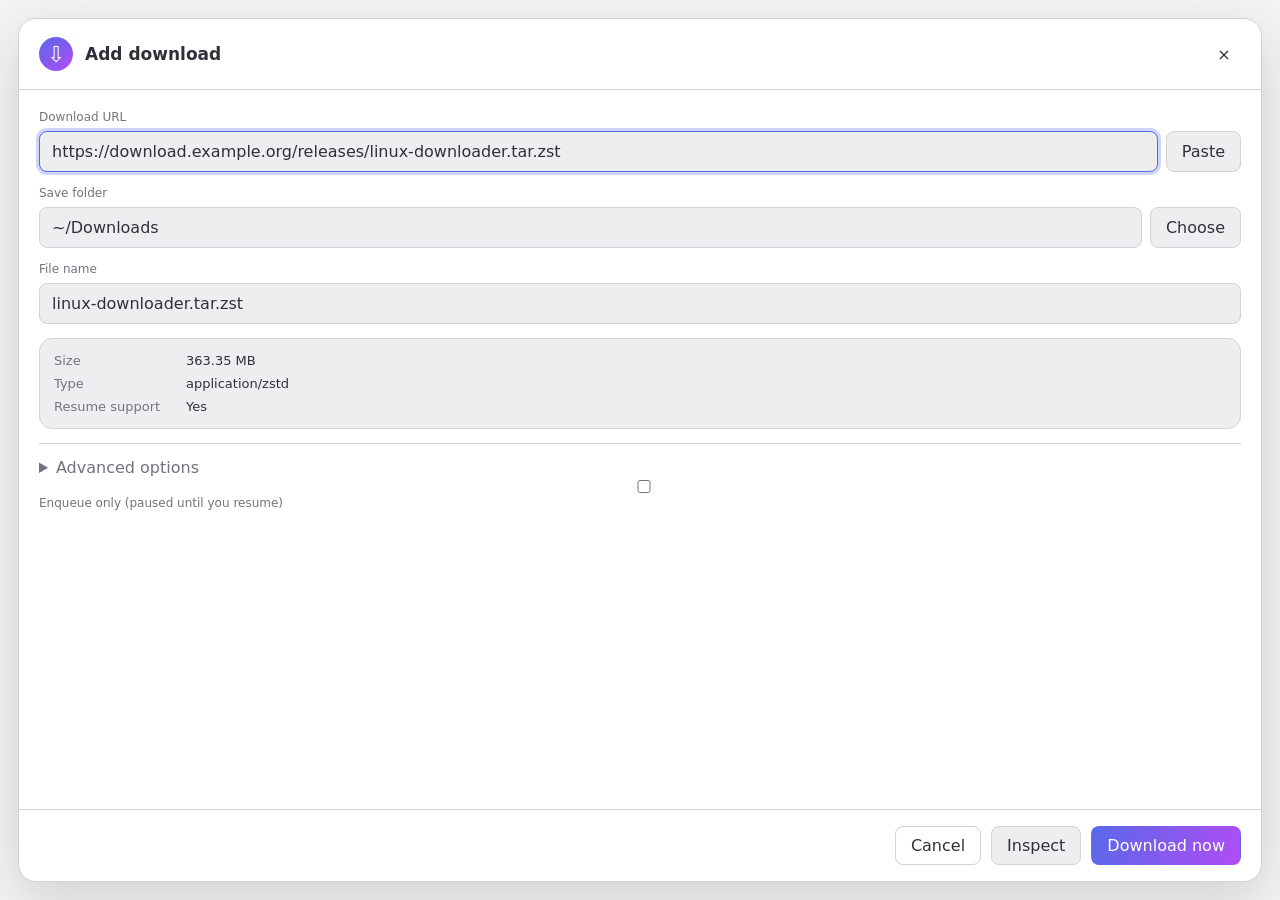
==== ui/add-download.html @ a0a4f48c "Linux Download Manager Custom - Full recovered source and UI" ====
<!doctype html><html lang="en"><head><meta charset="UTF-8"><meta name="viewport" content="width=device-width,initial-scale=1"><title>Add download</title><link rel="stylesheet" href="styles.css"></head><body class="dialog-page"><main class="dialog-card"><header class="dialog-header"><div class="brand"><span class="brand-mark">⇩</span><h1>Add download</h1></div><button id="close" class="icon-button" aria-label="Close">×</button></header><section class="dialog-body"><div id="add-notice" class="notice" hidden role="status"></div><div class="field"><label for="url">Download URL</label><div class="input-action"><input id="url" type="url" placeholder="https://example.com/file.zip" autofocus><button id="paste" class="button" title="Paste from clipboard">Paste</button></div></div><div class="field"><label for="save-dir">Save folder</label><div class="input-action"><input id="save-dir" type="text" placeholder="Default download folder"><button id="choose-dir" class="button">Choose</button></div></div><div class="field"><label for="file-name">File name</label><input id="file-name" type="text" placeholder="Detected after inspection"></div><dl id="metadata" class="metadata-summary" hidden><dt>Size</dt><dd id="meta-size">—</dd><dt>Type</dt><dd id="meta-type">—</dd><dt>Resume support</dt><dd id="meta-resume">—</dd></dl><details class="advanced"><summary>Advanced options</summary><div class="advanced-grid"><div class="field"><label for="checksum">SHA-256 checksum</label><input id="checksum" type="text" placeholder="Optional"></div><div class="field"><label for="bandwidth">Bandwidth limit (KB/s)</label><input id="bandwidth" type="number" min="0" placeholder="Unlimited"></div><div class="field"><label for="schedule">Schedule</label><input id="schedule" type="datetime-local"></div></div></details><div class="field"><label><input id="enqueue-only" type="checkbox"> Enqueue only (paused until you resume)</label></div></section><footer class="dialog-actions"><button id="cancel" class="button quiet">Cancel</button><button id="inspect" class="button">Inspect</button><button id="download" class="button primary" disabled>Download now</button></footer></main><script type="module" src="add-download.js"></script></body></html>
---- ui/styles.css ----
:root{color-scheme:light dark;--bg:#f4f4f5;--surface:#fff;--surface-2:#eeeef0;--surface-3:#e3e3e6;--text:#303038;--muted:#73737d;--border:#d2d2d7;--accent:#5968e8;--accent-2:#b04df5;--accent-soft:#e8e8ff;--danger:#c83f4d;--warning:#c78818;--success:#2b9a61;--shadow:0 18px 55px rgba(25,25,35,.16);--radius-sm:8px;--radius:13px;--radius-lg:18px;--row:64px;--focus:0 0 0 3px color-mix(in srgb,var(--accent) 28%,transparent)}
@media(prefers-color-scheme:dark){:root{--bg:#121318;--surface:#1a1b21;--surface-2:#22242c;--surface-3:#2c2e37;--text:#ededf1;--muted:#a6a6b0;--border:#343640;--accent:#7d8cff;--accent-2:#c06afa;--accent-soft:#292b4a;--danger:#ff7684;--warning:#f1bd55;--success:#65d49a;--shadow:0 20px 70px rgba(0,0,0,.4)}}
*{box-sizing:border-box}html,body{margin:0;min-width:100%;min-height:100%;font-family:Inter,"Noto Sans",system-ui,sans-serif;background:var(--bg);color:var(--text)}button,input{font:inherit;color:inherit}button{cursor:pointer}.app-shell{height:100vh;display:grid;grid-template:72px 1fr 34px/250px 1fr;grid-template-areas:"title title" "side main" "side status";overflow:hidden}.titlebar{grid-area:title;display:flex;align-items:center;justify-content:space-between;padding:0 24px;border-bottom:1px solid var(--border);background:var(--surface)}.brand{display:flex;align-items:center;gap:12px;font-size:16px}.brand-mark{display:grid;place-items:center;width:34px;height:34px;border-radius:50%;font-size:22px;color:#fff;background:linear-gradient(145deg,var(--accent),var(--accent-2))}.search{width:min(320px,30vw);display:flex;gap:10px;align-items:center;padding:10px 14px;border:1px solid var(--border);border-radius:999px;background:var(--surface-2)}.search input{width:100%;border:0;outline:0;background:transparent}.sidebar{grid-area:side;padding:16px 12px;background:var(--surface);border-right:1px solid var(--border);overflow:auto}.category-group{display:grid;gap:2px;margin-top:6px}.category{width:100%;border:0;background:transparent;min-height:42px;padding:0 12px;border-radius:var(--radius-sm);display:grid;grid-template-columns:24px 1fr auto;align-items:center;gap:8px;text-align:left;color:var(--muted)}.category:hover{background:var(--surface-2);color:var(--text)}.category.active{background:var(--accent-soft);color:var(--accent)}.category em{font-size:11px;font-style:normal}.sidebar-divider{height:1px;background:var(--border);margin:14px 8px}.workspace{grid-area:main;overflow:auto;padding:16px}.toolbar{display:flex;align-items:center;gap:4px;padding:8px;border:1px solid var(--border);border-radius:var(--radius);background:var(--surface);position:sticky;top:0;z-index:3}.tool{display:flex;align-items:center;gap:7px;border:0;background:transparent;padding:9px 12px;border-radius:9px;color:var(--muted)}.tool:hover:not(:disabled){background:var(--surface-2);color:var(--text)}.tool.primary{background:var(--accent-soft);color:var(--accent)}.tool:disabled{opacity:.4;cursor:not-allowed}.tool-separator{width:1px;height:30px;background:var(--border);margin:0 4px}.settings-panel{display:grid;grid-template-columns:1fr repeat(2,minmax(170px,220px)) auto;gap:16px;align-items:end;margin-top:12px;padding:18px;border:1px solid var(--border);border-radius:var(--radius);background:var(--surface)}.settings-panel h2,.table-caption h1{margin:0;font-size:17px}.settings-panel p,.table-caption p{margin:4px 0 0;color:var(--muted);font-size:12px}.settings-panel label{display:grid;gap:6px;font-size:12px;color:var(--muted)}input{border:1px solid var(--border);background:var(--surface-2);border-radius:var(--radius-sm);padding:10px 12px;outline:0}input:focus,button:focus-visible{border-color:var(--accent);box-shadow:var(--focus);outline:0}.button{border:1px solid var(--border);background:var(--surface-2);padding:9px 15px;border-radius:var(--radius-sm)}.button:hover{filter:brightness(.98)}.button.primary{border-color:transparent;background:linear-gradient(110deg,var(--accent),var(--accent-2));color:white}.button.quiet{background:transparent}.button.danger{color:var(--danger)}.download-surface{margin-top:12px;border:1px solid var(--border);border-radius:var(--radius-lg);background:var(--surface);min-height:calc(100vh - 190px);overflow:hidden}.table-caption{display:flex;justify-content:space-between;align-items:center;padding:18px 20px}.download-table{overflow:auto}.download-row{display:grid;grid-template-columns:36px minmax(280px,2fr) 130px minmax(180px,1.2fr) 120px 120px 132px;min-width:1000px;align-items:center;gap:10px;padding:0 14px;border-top:1px solid var(--border);min-height:var(--row)}.table-head{min-height:42px;background:var(--surface-2);color:var(--muted);font-size:12px;position:sticky;top:0;z-index:2}.download-row.item:hover,.download-row.item.selected{background:var(--surface-2)}.file-cell{display:grid;grid-template-columns:34px 1fr;gap:10px;align-items:center;min-width:0}.file-icon{display:grid;place-items:center;width:34px;height:34px;border-radius:10px;background:var(--accent-soft);color:var(--accent);font-size:18px}.file-name{overflow:hidden;text-overflow:ellipsis;white-space:nowrap}.file-kind{font-size:11px;color:var(--muted);margin-top:3px;text-transform:capitalize}.status-cell{display:grid;gap:5px}.status-line{display:flex;justify-content:space-between;gap:6px;font-size:12px}.progress{height:6px;border-radius:99px;background:var(--surface-3);overflow:hidden}.progress>i{display:block;height:100%;border-radius:inherit;background:linear-gradient(90deg,var(--accent),var(--accent-2));transition:width .25s}.progress.paused>i{background:var(--warning)}.progress.failed>i{background:var(--danger)}.row-actions{display:flex;gap:4px}.icon-button{border:1px solid transparent;background:transparent;width:34px;height:34px;border-radius:9px}.icon-button:hover{background:var(--surface-3)}.notice{margin:0 18px 12px;padding:10px 12px;border-radius:9px;background:var(--accent-soft);color:var(--accent)}.notice[data-type=error]{background:color-mix(in srgb,var(--danger) 12%,transparent);color:var(--danger)}.empty-state{text-align:center;padding:70px 20px;color:var(--muted)}.empty-state>span{font-size:48px;color:var(--accent)}.empty-state h2{color:var(--text);margin-bottom:4px}.statusbar{grid-area:status;background:var(--surface);border-top:1px solid var(--border);display:flex;justify-content:flex-end;gap:30px;align-items:center;padding:0 20px;font-size:12px;color:var(--muted)}
/* Row context menu — native-looking, uses the existing token set */
.context-menu{position:fixed;z-index:50;min-width:196px;padding:5px;border:1px solid var(--border);border-radius:var(--radius-sm);background:var(--surface);box-shadow:var(--shadow);display:flex;flex-direction:column;gap:1px}
.context-menu[hidden]{display:none}
.context-menu button{border:0;background:transparent;text-align:left;padding:8px 12px;border-radius:6px;color:var(--text);font-size:13px}
.context-menu button:hover{background:var(--accent-soft);color:var(--accent)}
.context-menu button:focus-visible{background:var(--accent-soft);color:var(--accent);box-shadow:var(--focus);outline:0}
.context-menu-separator{height:1px;margin:4px 8px;background:var(--border)}

/* Secondary windows */.dialog-page{min-height:100vh;padding:18px;background:var(--bg)}.dialog-card{min-height:calc(100vh - 36px);display:flex;flex-direction:column;border:1px solid var(--border);border-radius:var(--radius-lg);background:var(--surface);box-shadow:var(--shadow);overflow:hidden}.dialog-header{display:flex;justify-content:space-between;align-items:center;padding:18px 20px;border-bottom:1px solid var(--border)}.dialog-header h1{margin:0;font-size:17px}.dialog-body{padding:20px;overflow:auto;flex:1}.field{display:grid;gap:7px;margin-bottom:14px}.field label,.field-label{font-size:12px;color:var(--muted)}.field input{width:100%}.input-action{display:grid;grid-template-columns:1fr auto;gap:8px}.metadata-summary{display:grid;grid-template-columns:120px 1fr;gap:8px 12px;padding:14px;border:1px solid var(--border);border-radius:var(--radius);background:var(--surface-2);font-size:13px}.metadata-summary dt{color:var(--muted)}.metadata-summary dd{margin:0;overflow-wrap:anywhere}.dialog-actions{display:flex;justify-content:flex-end;gap:10px;padding:16px 20px;border-top:1px solid var(--border)}.advanced{border-top:1px solid var(--border);padding-top:14px;margin-top:14px}.advanced summary{color:var(--muted);cursor:pointer}.advanced-grid{display:grid;grid-template-columns:1fr 1fr;gap:12px;margin-top:14px}.tabs{display:flex;gap:2px;background:var(--surface-2);padding:4px;border-radius:10px;width:max-content}.tab{border:0;background:transparent;padding:9px 16px;border-radius:8px;color:var(--muted)}.tab.active{background:var(--surface);color:var(--text);box-shadow:0 1px 3px rgba(0,0,0,.1)}.detail-summary{display:grid;grid-template-columns:150px 1fr;gap:9px 14px;margin:20px 0}.detail-summary dt{color:var(--muted)}.detail-summary dd{margin:0}.hero-progress{height:14px}.segment-strip{display:flex;gap:3px;margin:18px 0 12px}.segment-strip span{height:12px;flex:1;border-radius:3px;background:var(--surface-3)}.segment-strip .receiving{background:var(--accent)}.segment-strip .completed{background:var(--success)}.segment-strip .paused{background:var(--warning)}.segment-table{width:100%;border-collapse:collapse;font-size:13px}.segment-table th,.segment-table td{text-align:left;padding:10px;border-bottom:1px solid var(--border)}.segment-table th{color:var(--muted);font-weight:500}.detail-controls{display:flex;justify-content:space-between;align-items:center;margin-top:16px}.settings-view{display:grid;gap:14px;margin-top:20px}.setting-readonly{padding:12px;border:1px solid var(--border);border-radius:10px;background:var(--surface-2);overflow-wrap:anywhere}
@media(max-width:900px){.app-shell{grid-template-columns:76px 1fr}.category{grid-template-columns:1fr;justify-items:center;padding:8px;font-size:0}.category span{font-size:18px}.category em{display:none}.settings-panel{grid-template-columns:1fr 1fr}.settings-panel>div{grid-column:1/-1}.download-row{grid-template-columns:30px minmax(220px,2fr) 110px minmax(170px,1fr) 100px 110px}.download-row>:nth-child(6){display:none}.search{width:240px}}
@media(max-height:620px){.dialog-body{padding:14px}.detail-summary{margin:12px 0}.dialog-header,.dialog-actions{padding:12px 16px}}
@media(prefers-reduced-motion:reduce){*{scroll-behavior:auto!important;transition:none!important}}
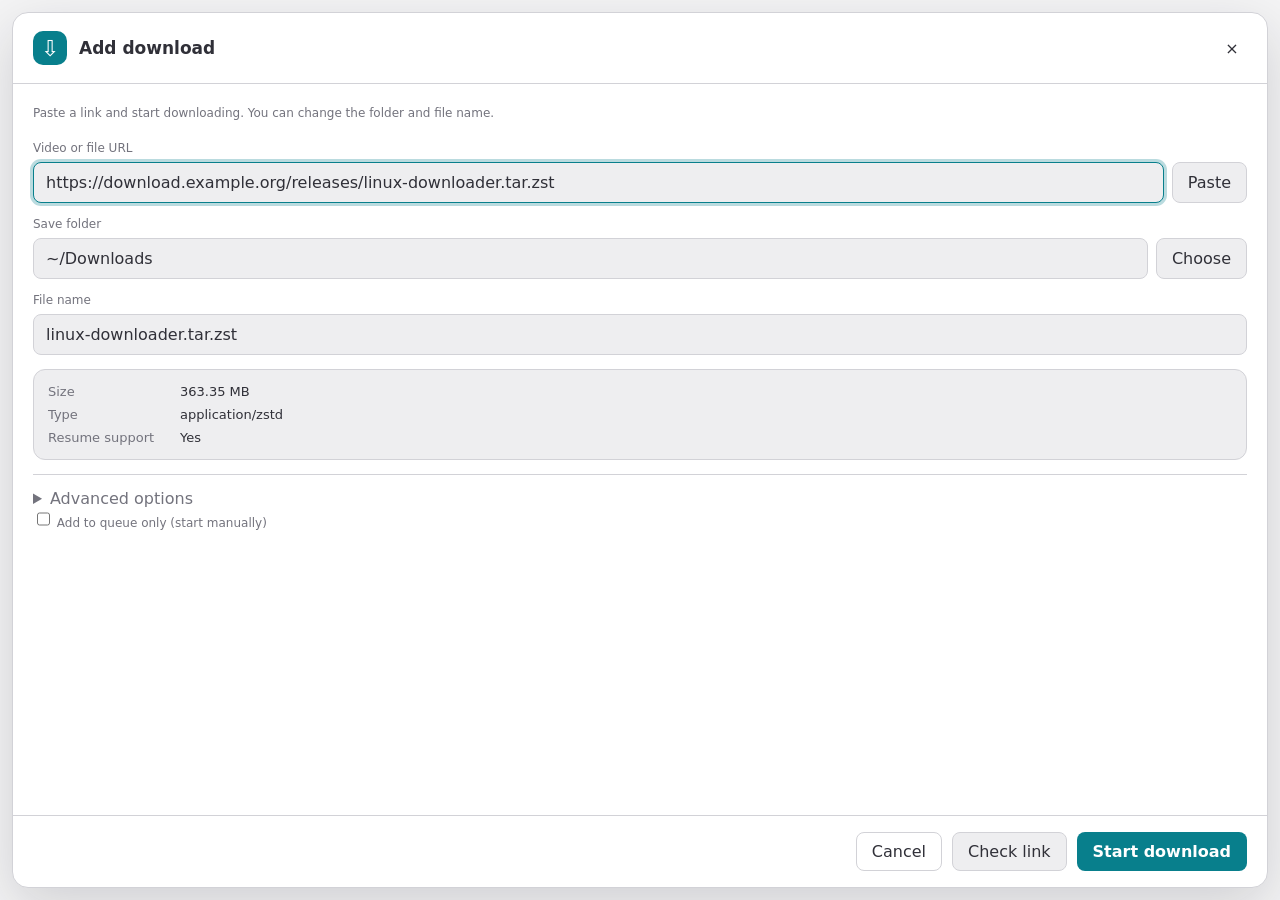
==== commit 94a03ad8: "Improve download UI, reduce CPU overhead, and add English installer package" ====
--- a/ui/add-download.html
+++ b/ui/add-download.html
@@ -1 +1 @@
-<!doctype html><html lang="en"><head><meta charset="UTF-8"><meta name="viewport" content="width=device-width,initial-scale=1"><title>Add download</title><link rel="stylesheet" href="styles.css"></head><body class="dialog-page"><main class="dialog-card"><header class="dialog-header"><div class="brand"><span class="brand-mark">⇩</span><h1>Add download</h1></div><button id="close" class="icon-button" aria-label="Close">×</button></header><section class="dialog-body"><div id="add-notice" class="notice" hidden role="status"></div><div class="field"><label for="url">Download URL</label><div class="input-action"><input id="url" type="url" placeholder="https://example.com/file.zip" autofocus><button id="paste" class="button" title="Paste from clipboard">Paste</button></div></div><div class="field"><label for="save-dir">Save folder</label><div class="input-action"><input id="save-dir" type="text" placeholder="Default download folder"><button id="choose-dir" class="button">Choose</button></div></div><div class="field"><label for="file-name">File name</label><input id="file-name" type="text" placeholder="Detected after inspection"></div><dl id="metadata" class="metadata-summary" hidden><dt>Size</dt><dd id="meta-size">—</dd><dt>Type</dt><dd id="meta-type">—</dd><dt>Resume support</dt><dd id="meta-resume">—</dd></dl><details class="advanced"><summary>Advanced options</summary><div class="advanced-grid"><div class="field"><label for="checksum">SHA-256 checksum</label><input id="checksum" type="text" placeholder="Optional"></div><div class="field"><label for="bandwidth">Bandwidth limit (KB/s)</label><input id="bandwidth" type="number" min="0" placeholder="Unlimited"></div><div class="field"><label for="schedule">Schedule</label><input id="schedule" type="datetime-local"></div></div></details><div class="field"><label><input id="enqueue-only" type="checkbox"> Enqueue only (paused until you resume)</label></div></section><footer class="dialog-actions"><button id="cancel" class="button quiet">Cancel</button><button id="inspect" class="button">Inspect</button><button id="download" class="button primary" disabled>Download now</button></footer></main><script type="module" src="add-download.js"></script></body></html>+<!doctype html><html lang="en"><head><meta charset="UTF-8"><meta name="viewport" content="width=device-width,initial-scale=1"><title>Add download</title><link rel="stylesheet" href="styles.css"></head><body class="dialog-page"><main class="dialog-card"><header class="dialog-header"><div class="brand"><span class="brand-mark">⇩</span><h1>Add download</h1></div><button id="close" class="icon-button" aria-label="Close">×</button></header><section class="dialog-body"><p class="dialog-hint">Paste a link and start downloading. You can change the folder and file name.</p><div id="add-notice" class="notice" hidden role="status"></div><div class="field"><label for="url">Video or file URL</label><div class="input-action"><input id="url" type="url" placeholder="https://example.com/file.zip" autofocus><button id="paste" class="button" title="Paste from clipboard">Paste</button></div></div><div class="field"><label for="save-dir">Save folder</label><div class="input-action"><input id="save-dir" type="text" placeholder="Default download folder"><button id="choose-dir" class="button">Choose</button></div></div><div class="field"><label for="file-name">File name</label><input id="file-name" type="text" placeholder="Detected after checking the link"></div><dl id="metadata" class="metadata-summary" hidden><dt>Size</dt><dd id="meta-size">—</dd><dt>Type</dt><dd id="meta-type">—</dd><dt>Resume support</dt><dd id="meta-resume">—</dd></dl><details class="advanced"><summary>Advanced options</summary><div class="advanced-grid"><div class="field"><label for="checksum">SHA-256 checksum</label><input id="checksum" type="text" placeholder="Optional"></div><div class="field"><label for="bandwidth">Speed limit (KB/s)</label><input id="bandwidth" type="number" min="0" placeholder="Unlimited"></div><div class="field"><label for="schedule">Scheduled time</label><input id="schedule" type="datetime-local"></div></div></details><div class="field"><label><input id="enqueue-only" type="checkbox"> Add to queue only (start manually)</label></div></section><footer class="dialog-actions"><button id="cancel" class="button quiet">Cancel</button><button id="inspect" class="button">Check link</button><button id="download" class="button primary" disabled>Start download</button></footer></main><script type="module" src="add-download.js"></script></body></html>
--- a/ui/styles.css
+++ b/ui/styles.css
@@ -1,6 +1,6 @@
 :root{color-scheme:light dark;--bg:#f4f4f5;--surface:#fff;--surface-2:#eeeef0;--surface-3:#e3e3e6;--text:#303038;--muted:#73737d;--border:#d2d2d7;--accent:#5968e8;--accent-2:#b04df5;--accent-soft:#e8e8ff;--danger:#c83f4d;--warning:#c78818;--success:#2b9a61;--shadow:0 18px 55px rgba(25,25,35,.16);--radius-sm:8px;--radius:13px;--radius-lg:18px;--row:64px;--focus:0 0 0 3px color-mix(in srgb,var(--accent) 28%,transparent)}
 @media(prefers-color-scheme:dark){:root{--bg:#121318;--surface:#1a1b21;--surface-2:#22242c;--surface-3:#2c2e37;--text:#ededf1;--muted:#a6a6b0;--border:#343640;--accent:#7d8cff;--accent-2:#c06afa;--accent-soft:#292b4a;--danger:#ff7684;--warning:#f1bd55;--success:#65d49a;--shadow:0 20px 70px rgba(0,0,0,.4)}}
-*{box-sizing:border-box}html,body{margin:0;min-width:100%;min-height:100%;font-family:Inter,"Noto Sans",system-ui,sans-serif;background:var(--bg);color:var(--text)}button,input{font:inherit;color:inherit}button{cursor:pointer}.app-shell{height:100vh;display:grid;grid-template:72px 1fr 34px/250px 1fr;grid-template-areas:"title title" "side main" "side status";overflow:hidden}.titlebar{grid-area:title;display:flex;align-items:center;justify-content:space-between;padding:0 24px;border-bottom:1px solid var(--border);background:var(--surface)}.brand{display:flex;align-items:center;gap:12px;font-size:16px}.brand-mark{display:grid;place-items:center;width:34px;height:34px;border-radius:50%;font-size:22px;color:#fff;background:linear-gradient(145deg,var(--accent),var(--accent-2))}.search{width:min(320px,30vw);display:flex;gap:10px;align-items:center;padding:10px 14px;border:1px solid var(--border);border-radius:999px;background:var(--surface-2)}.search input{width:100%;border:0;outline:0;background:transparent}.sidebar{grid-area:side;padding:16px 12px;background:var(--surface);border-right:1px solid var(--border);overflow:auto}.category-group{display:grid;gap:2px;margin-top:6px}.category{width:100%;border:0;background:transparent;min-height:42px;padding:0 12px;border-radius:var(--radius-sm);display:grid;grid-template-columns:24px 1fr auto;align-items:center;gap:8px;text-align:left;color:var(--muted)}.category:hover{background:var(--surface-2);color:var(--text)}.category.active{background:var(--accent-soft);color:var(--accent)}.category em{font-size:11px;font-style:normal}.sidebar-divider{height:1px;background:var(--border);margin:14px 8px}.workspace{grid-area:main;overflow:auto;padding:16px}.toolbar{display:flex;align-items:center;gap:4px;padding:8px;border:1px solid var(--border);border-radius:var(--radius);background:var(--surface);position:sticky;top:0;z-index:3}.tool{display:flex;align-items:center;gap:7px;border:0;background:transparent;padding:9px 12px;border-radius:9px;color:var(--muted)}.tool:hover:not(:disabled){background:var(--surface-2);color:var(--text)}.tool.primary{background:var(--accent-soft);color:var(--accent)}.tool:disabled{opacity:.4;cursor:not-allowed}.tool-separator{width:1px;height:30px;background:var(--border);margin:0 4px}.settings-panel{display:grid;grid-template-columns:1fr repeat(2,minmax(170px,220px)) auto;gap:16px;align-items:end;margin-top:12px;padding:18px;border:1px solid var(--border);border-radius:var(--radius);background:var(--surface)}.settings-panel h2,.table-caption h1{margin:0;font-size:17px}.settings-panel p,.table-caption p{margin:4px 0 0;color:var(--muted);font-size:12px}.settings-panel label{display:grid;gap:6px;font-size:12px;color:var(--muted)}input{border:1px solid var(--border);background:var(--surface-2);border-radius:var(--radius-sm);padding:10px 12px;outline:0}input:focus,button:focus-visible{border-color:var(--accent);box-shadow:var(--focus);outline:0}.button{border:1px solid var(--border);background:var(--surface-2);padding:9px 15px;border-radius:var(--radius-sm)}.button:hover{filter:brightness(.98)}.button.primary{border-color:transparent;background:linear-gradient(110deg,var(--accent),var(--accent-2));color:white}.button.quiet{background:transparent}.button.danger{color:var(--danger)}.download-surface{margin-top:12px;border:1px solid var(--border);border-radius:var(--radius-lg);background:var(--surface);min-height:calc(100vh - 190px);overflow:hidden}.table-caption{display:flex;justify-content:space-between;align-items:center;padding:18px 20px}.download-table{overflow:auto}.download-row{display:grid;grid-template-columns:36px minmax(280px,2fr) 130px minmax(180px,1.2fr) 120px 120px 132px;min-width:1000px;align-items:center;gap:10px;padding:0 14px;border-top:1px solid var(--border);min-height:var(--row)}.table-head{min-height:42px;background:var(--surface-2);color:var(--muted);font-size:12px;position:sticky;top:0;z-index:2}.download-row.item:hover,.download-row.item.selected{background:var(--surface-2)}.file-cell{display:grid;grid-template-columns:34px 1fr;gap:10px;align-items:center;min-width:0}.file-icon{display:grid;place-items:center;width:34px;height:34px;border-radius:10px;background:var(--accent-soft);color:var(--accent);font-size:18px}.file-name{overflow:hidden;text-overflow:ellipsis;white-space:nowrap}.file-kind{font-size:11px;color:var(--muted);margin-top:3px;text-transform:capitalize}.status-cell{display:grid;gap:5px}.status-line{display:flex;justify-content:space-between;gap:6px;font-size:12px}.progress{height:6px;border-radius:99px;background:var(--surface-3);overflow:hidden}.progress>i{display:block;height:100%;border-radius:inherit;background:linear-gradient(90deg,var(--accent),var(--accent-2));transition:width .25s}.progress.paused>i{background:var(--warning)}.progress.failed>i{background:var(--danger)}.row-actions{display:flex;gap:4px}.icon-button{border:1px solid transparent;background:transparent;width:34px;height:34px;border-radius:9px}.icon-button:hover{background:var(--surface-3)}.notice{margin:0 18px 12px;padding:10px 12px;border-radius:9px;background:var(--accent-soft);color:var(--accent)}.notice[data-type=error]{background:color-mix(in srgb,var(--danger) 12%,transparent);color:var(--danger)}.empty-state{text-align:center;padding:70px 20px;color:var(--muted)}.empty-state>span{font-size:48px;color:var(--accent)}.empty-state h2{color:var(--text);margin-bottom:4px}.statusbar{grid-area:status;background:var(--surface);border-top:1px solid var(--border);display:flex;justify-content:flex-end;gap:30px;align-items:center;padding:0 20px;font-size:12px;color:var(--muted)}
+*{box-sizing:border-box}html,body{margin:0;min-width:100%;min-height:100%;font-family:Inter,"Noto Sans",system-ui,sans-serif;background:var(--bg);color:var(--text)}button,input{font:inherit;color:inherit}button{cursor:pointer}.app-shell{height:100vh;display:grid;grid-template:72px 1fr 34px/250px 1fr;grid-template-areas:"title title" "side main" "side status";overflow:hidden}.titlebar{grid-area:title;display:flex;align-items:center;justify-content:space-between;padding:0 24px;border-bottom:1px solid var(--border);background:var(--surface)}.brand{display:flex;align-items:center;gap:12px;font-size:16px}.brand-mark{display:grid;place-items:center;width:34px;height:34px;border-radius:50%;font-size:22px;color:#fff;background:linear-gradient(145deg,var(--accent),var(--accent-2))}.search{width:min(320px,30vw);display:flex;gap:10px;align-items:center;padding:10px 14px;border:1px solid var(--border);border-radius:999px;background:var(--surface-2)}.search input{width:100%;border:0;outline:0;background:transparent}.sidebar{grid-area:side;padding:16px 12px;background:var(--surface);border-right:1px solid var(--border);overflow:auto}.category-group{display:grid;gap:2px;margin-top:6px}.category{width:100%;border:0;background:transparent;min-height:42px;padding:0 12px;border-radius:var(--radius-sm);display:grid;grid-template-columns:24px 1fr auto;align-items:center;gap:8px;text-align:left;color:var(--muted)}.category:hover{background:var(--surface-2);color:var(--text)}.category.active{background:var(--accent-soft);color:var(--accent)}.category em{font-size:11px;font-style:normal}.sidebar-divider{height:1px;background:var(--border);margin:14px 8px}.workspace{grid-area:main;overflow:auto;padding:16px}.toolbar{display:flex;align-items:center;gap:4px;padding:8px;border:1px solid var(--border);border-radius:var(--radius);background:var(--surface);position:sticky;top:0;z-index:3}.tool{display:flex;align-items:center;gap:7px;border:0;background:transparent;padding:9px 12px;border-radius:9px;color:var(--muted)}.tool:hover:not(:disabled){background:var(--surface-2);color:var(--text)}.tool.primary{background:var(--accent-soft);color:var(--accent)}.tool:disabled{opacity:.4;cursor:not-allowed}.tool-separator{width:1px;height:30px;background:var(--border);margin:0 4px}.settings-panel{display:grid;grid-template-columns:1fr repeat(3,minmax(170px,220px)) auto;gap:16px;align-items:end;margin-top:12px;padding:18px;border:1px solid var(--border);border-radius:var(--radius);background:var(--surface)}.settings-panel h2,.table-caption h1{margin:0;font-size:17px}.settings-panel p,.table-caption p{margin:4px 0 0;color:var(--muted);font-size:12px}.settings-panel label{display:grid;gap:6px;font-size:12px;color:var(--muted)}.settings-toggle{align-content:end}.setting-hint{color:var(--muted);opacity:.75;font-size:11px}.settings-toggle input[type=checkbox]{justify-self:start;width:18px;height:18px;padding:0;accent-color:var(--accent);cursor:pointer}input{border:1px solid var(--border);background:var(--surface-2);border-radius:var(--radius-sm);padding:10px 12px;outline:0}input:focus,button:focus-visible{border-color:var(--accent);box-shadow:var(--focus);outline:0}.button{border:1px solid var(--border);background:var(--surface-2);padding:9px 15px;border-radius:var(--radius-sm)}.button:hover{filter:brightness(.98)}.button.primary{border-color:transparent;background:linear-gradient(110deg,var(--accent),var(--accent-2));color:white}.button.quiet{background:transparent}.button.danger{color:var(--danger)}.download-surface{margin-top:12px;border:1px solid var(--border);border-radius:var(--radius-lg);background:var(--surface);min-height:calc(100vh - 190px);overflow:hidden}.table-caption{display:flex;justify-content:space-between;align-items:center;padding:18px 20px}.download-table{overflow:auto}.download-row{display:grid;grid-template-columns:36px minmax(280px,2fr) 130px minmax(180px,1.2fr) 120px 120px 132px;min-width:1000px;align-items:center;gap:10px;padding:0 14px;border-top:1px solid var(--border);min-height:var(--row)}.table-head{min-height:42px;background:var(--surface-2);color:var(--muted);font-size:12px;position:sticky;top:0;z-index:2}.download-row.item:hover,.download-row.item.selected{background:var(--surface-2)}.file-cell{display:grid;grid-template-columns:34px 1fr;gap:10px;align-items:center;min-width:0}.file-icon{display:grid;place-items:center;width:34px;height:34px;border-radius:10px;background:var(--accent-soft);color:var(--accent);font-size:18px}.file-name{overflow:hidden;text-overflow:ellipsis;white-space:nowrap}.file-kind{font-size:11px;color:var(--muted);margin-top:3px;text-transform:capitalize}.status-cell{display:grid;gap:5px}.status-line{display:flex;justify-content:space-between;gap:6px;font-size:12px}.progress{height:6px;border-radius:99px;background:var(--surface-3);overflow:hidden}.progress>i{display:block;height:100%;border-radius:inherit;background:linear-gradient(90deg,var(--accent),var(--accent-2))}.progress.paused>i{background:var(--warning)}.progress.failed>i{background:var(--danger)}.row-actions{display:flex;gap:4px}.icon-button{border:1px solid transparent;background:transparent;width:34px;height:34px;border-radius:9px}.icon-button:hover{background:var(--surface-3)}.notice{margin:0 18px 12px;padding:10px 12px;border-radius:9px;background:var(--accent-soft);color:var(--accent)}.notice[data-type=error]{background:color-mix(in srgb,var(--danger) 12%,transparent);color:var(--danger)}.empty-state{text-align:center;padding:70px 20px;color:var(--muted)}.empty-state>span{font-size:48px;color:var(--accent)}.empty-state h2{color:var(--text);margin-bottom:4px}.statusbar{grid-area:status;background:var(--surface);border-top:1px solid var(--border);display:flex;justify-content:flex-end;gap:30px;align-items:center;padding:0 20px;font-size:12px;color:var(--muted)}
 /* Row context menu — native-looking, uses the existing token set */
 .context-menu{position:fixed;z-index:50;min-width:196px;padding:5px;border:1px solid var(--border);border-radius:var(--radius-sm);background:var(--surface);box-shadow:var(--shadow);display:flex;flex-direction:column;gap:1px}
 .context-menu[hidden]{display:none}
@@ -13,3 +13,18 @@
 @media(max-width:900px){.app-shell{grid-template-columns:76px 1fr}.category{grid-template-columns:1fr;justify-items:center;padding:8px;font-size:0}.category span{font-size:18px}.category em{display:none}.settings-panel{grid-template-columns:1fr 1fr}.settings-panel>div{grid-column:1/-1}.download-row{grid-template-columns:30px minmax(220px,2fr) 110px minmax(170px,1fr) 100px 110px}.download-row>:nth-child(6){display:none}.search{width:240px}}
 @media(max-height:620px){.dialog-body{padding:14px}.detail-summary{margin:12px 0}.dialog-header,.dialog-actions{padding:12px 16px}}
 @media(prefers-reduced-motion:reduce){*{scroll-behavior:auto!important;transition:none!important}}
+
+/* Compact controls and responsive status views. Never animate download progress. */
+[hidden]{display:none!important}
+:root{--accent:#087f8c;--accent-2:#149eaa;--accent-soft:#e2f3f3;--radius:12px;--radius-lg:16px}
+@media(prefers-color-scheme:dark){:root{--bg:#11171d;--surface:#182129;--surface-2:#1e2a34;--surface-3:#2b3a47;--border:#30404d;--text:#ecf2f6;--muted:#9cabb9;--accent:#64d6cd;--accent-2:#3eb8b6;--accent-soft:#203c40}}
+button:disabled{cursor:default;opacity:.45}button,input,select{font:inherit}input[type=checkbox]{width:16px;height:16px;accent-color:var(--accent)}
+.app-shell{grid-template-columns:210px minmax(0,1fr)}.titlebar{padding:0 22px}.brand small{display:block;color:var(--muted);font-size:11px;font-weight:400;margin-top:3px}.brand-mark{border-radius:10px;background:var(--accent);color:var(--surface)}
+.search{width:290px;padding:0 12px;border-radius:9px}.search input{padding:10px 0;box-shadow:none}.sidebar-label{font-size:10px;font-weight:700;letter-spacing:.12em;color:var(--muted);padding:5px 12px;margin:8px 0}.sidebar-hint{font-size:11px;line-height:1.8;color:var(--muted);padding:24px 12px}kbd{border:1px solid var(--border);border-radius:4px;padding:2px 5px;font-size:10px}
+.workspace{padding:24px;min-width:0}.page-heading{display:flex;align-items:center;justify-content:space-between;margin-bottom:20px;gap:12px}.page-heading h1{margin:4px 0 0;font-size:27px;letter-spacing:-.03em}.eyebrow{font-size:10px;font-weight:700;letter-spacing:.14em;color:var(--muted);margin:0}.button.primary{background:var(--accent);color:var(--surface);font-weight:650}.overview{display:grid;grid-template-columns:repeat(2,minmax(0,1fr));gap:12px;margin-bottom:18px}.stat{border:1px solid var(--border);background:var(--surface);border-radius:12px;padding:16px;display:grid;gap:8px;min-width:0}.stat>span{font-size:12px;color:var(--muted)}.stat strong{font-size:23px;font-weight:650;letter-spacing:-.03em;font-variant-numeric:tabular-nums}.stat small{font-size:10px;color:var(--muted);line-height:1.4}.toolbar{position:static;border:0;background:transparent;padding:0;gap:3px;flex-wrap:wrap}.toolbar-spacer{flex:1}.tool{font-size:12px;padding:9px}.download-surface{min-height:300px;margin-top:14px}.table-caption{gap:10px;padding:18px}.table-caption h2{margin:0;font-size:15px}.table-caption>.button{font-size:11px}.download-row{min-width:0;grid-template-columns:22px minmax(150px,1.65fr) 88px minmax(126px,1.1fr) 90px 84px 96px;gap:8px;padding:0 14px;min-height:76px;font-size:12px}.table-head{min-height:40px;font-size:11px}.file-cell{grid-template-columns:30px minmax(0,1fr);gap:8px}.file-icon{height:30px;width:30px;border-radius:8px}.file-name{font-weight:550}.file-kind{max-width:100%;overflow:hidden;text-overflow:ellipsis;white-space:nowrap}.error-text{color:var(--danger)}.status-line{font-size:11px}.row-actions{gap:0}.icon-button{width:30px;height:32px}.selection-bar{display:flex;align-items:center;gap:8px;padding:10px 18px;background:var(--accent-soft);font-size:12px}.selection-bar .button{padding:6px 10px;font-size:11px}.selection-bar strong{margin-right:auto}.settings-panel{grid-template-columns:repeat(3,minmax(0,1fr));font-size:12px}.settings-panel>div{grid-column:1/-1}.settings-panel>button{justify-self:start}.statusbar{justify-content:space-between;gap:12px}.notice{white-space:pre-line;overflow-wrap:anywhere}.context-menu button:disabled{pointer-events:none}
+.dialog-page{padding:12px}.dialog-card{height:calc(100vh - 24px);min-height:0}.dialog-body{min-height:0}.dialog-header,.dialog-actions{flex-shrink:0}.dialog-header h1{max-width:460px;overflow:hidden;text-overflow:ellipsis;white-space:nowrap}.field input[type=checkbox]{width:auto}.dialog-body>.notice{margin:0 0 14px}.dialog-hint{color:var(--muted);font-size:12px;line-height:1.6;margin:0 0 18px}.detail-summary{font-size:13px}.detail-summary #d-speed,.detail-summary #d-eta{color:var(--accent);font-weight:700}.tabs{max-width:100%}
+@media(max-width:1180px){.app-shell{grid-template-columns:176px minmax(0,1fr)}.workspace{padding:18px}.download-row{grid-template-columns:20px minmax(140px,1.4fr) 75px minmax(100px,1fr) 78px 70px 92px;font-size:11px;gap:6px;padding:0 10px}.stat{padding:12px}.stat strong{font-size:21px}.stat small{display:none}}
+@media(max-width:1030px){.app-shell{grid-template-columns:70px minmax(0,1fr)}.category{grid-template-columns:1fr;justify-items:center;padding:8px;font-size:0}.category span{font-size:18px}.category em,.sidebar-label,.sidebar-hint{display:none}.sidebar{padding:12px 7px}.download-row>:nth-child(6){display:block}}
+@media(max-width:780px){.workspace{padding:12px}.overview{grid-template-columns:repeat(2,minmax(0,1fr));gap:8px}.stat{gap:4px}.stat strong{font-size:20px}.brand strong{font-size:13px}.brand small{display:none}.titlebar{padding:0 14px;gap:14px}.search{width:42%;min-width:120px}.page-heading h1{font-size:22px}.table-head{display:none}.download-row.item{grid-template-columns:20px minmax(0,1fr) minmax(0,1fr) 92px;padding:14px 12px;gap:10px;min-height:125px}.download-row.item>input{grid-column:1;grid-row:1}.file-cell{grid-column:2/4;grid-row:1}.row-actions{grid-column:4;grid-row:1}.status-cell{grid-column:2/5;grid-row:2}.download-row.item>[data-cell="size"]{grid-column:2;grid-row:3}.download-row.item>[data-cell="speed"]{grid-column:3;grid-row:3}.download-row.item>[data-cell="eta"]{grid-column:4;grid-row:3}.download-row.item>[data-label]::before{content:attr(data-label);display:block;font-size:9px;color:var(--muted);margin-bottom:3px}.toolbar-spacer{display:none}.table-caption{align-items:flex-start}.table-caption p{display:none}.selection-bar{flex-wrap:wrap}.settings-panel{grid-template-columns:1fr 1fr}.page-heading>.button{font-size:12px}}
+@media(min-width:1031px){.category{font-size:13px}}
+.file-kind.error-text{text-transform:none}
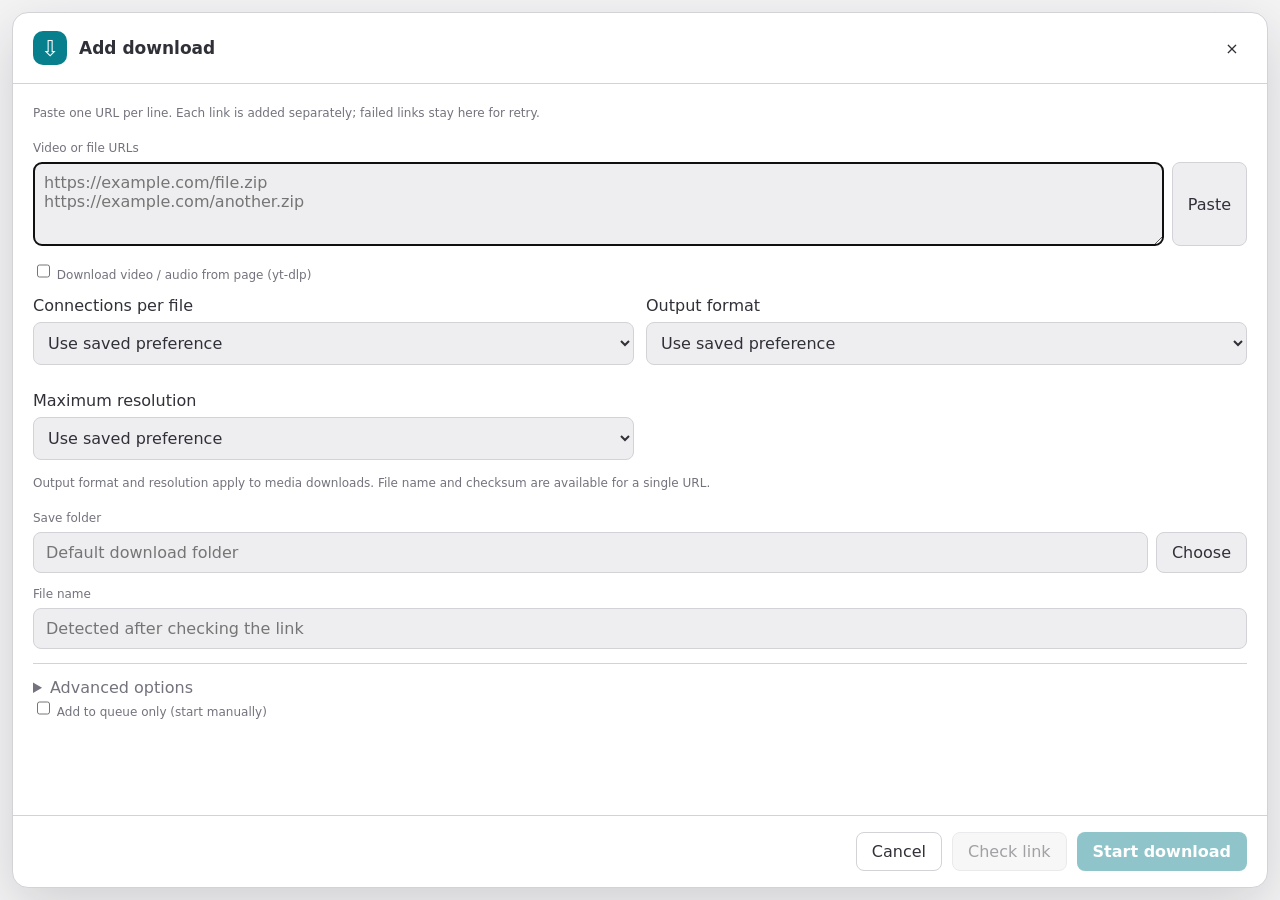
==== commit 5b697fc8: "Linux Download Manager Desktop download manager with HLS/DASH support, browser integration, and adap" ====
--- a/ui/add-download.html
+++ b/ui/add-download.html
@@ -1 +1,4 @@
-<!doctype html><html lang="en"><head><meta charset="UTF-8"><meta name="viewport" content="width=device-width,initial-scale=1"><title>Add download</title><link rel="stylesheet" href="styles.css"></head><body class="dialog-page"><main class="dialog-card"><header class="dialog-header"><div class="brand"><span class="brand-mark">⇩</span><h1>Add download</h1></div><button id="close" class="icon-button" aria-label="Close">×</button></header><section class="dialog-body"><p class="dialog-hint">Paste a link and start downloading. You can change the folder and file name.</p><div id="add-notice" class="notice" hidden role="status"></div><div class="field"><label for="url">Video or file URL</label><div class="input-action"><input id="url" type="url" placeholder="https://example.com/file.zip" autofocus><button id="paste" class="button" title="Paste from clipboard">Paste</button></div></div><div class="field"><label for="save-dir">Save folder</label><div class="input-action"><input id="save-dir" type="text" placeholder="Default download folder"><button id="choose-dir" class="button">Choose</button></div></div><div class="field"><label for="file-name">File name</label><input id="file-name" type="text" placeholder="Detected after checking the link"></div><dl id="metadata" class="metadata-summary" hidden><dt>Size</dt><dd id="meta-size">—</dd><dt>Type</dt><dd id="meta-type">—</dd><dt>Resume support</dt><dd id="meta-resume">—</dd></dl><details class="advanced"><summary>Advanced options</summary><div class="advanced-grid"><div class="field"><label for="checksum">SHA-256 checksum</label><input id="checksum" type="text" placeholder="Optional"></div><div class="field"><label for="bandwidth">Speed limit (KB/s)</label><input id="bandwidth" type="number" min="0" placeholder="Unlimited"></div><div class="field"><label for="schedule">Scheduled time</label><input id="schedule" type="datetime-local"></div></div></details><div class="field"><label><input id="enqueue-only" type="checkbox"> Add to queue only (start manually)</label></div></section><footer class="dialog-actions"><button id="cancel" class="button quiet">Cancel</button><button id="inspect" class="button">Check link</button><button id="download" class="button primary" disabled>Start download</button></footer></main><script type="module" src="add-download.js"></script></body></html>+<!doctype html><html lang="en"><head><meta charset="UTF-8"><meta name="viewport" content="width=device-width,initial-scale=1"><title>Add download</title><link rel="stylesheet" href="styles.css"></head><body class="dialog-page"><main class="dialog-card"><header class="dialog-header"><div class="brand"><span class="brand-mark">⇩</span><h1>Add download</h1></div><button id="close" class="icon-button" aria-label="Close">×</button></header><section class="dialog-body"><p class="dialog-hint">Paste one URL per line. Each link is added separately; failed links stay here for retry.</p><div id="add-notice" class="notice" hidden role="status"></div><div class="field"><label for="url">Video or file URLs</label><div class="input-action"><textarea id="url" rows="3" placeholder="https://example.com/file.zip&#10;https://example.com/another.zip" autofocus></textarea><button id="paste" class="button" title="Paste from clipboard">Paste</button></div></div><div class="field"><label><input id="as-video" type="checkbox"> Download video / audio from page (yt-dlp)</label></div>
+<div class="advanced-grid"><label class="field">Connections per file<select id="connections"><option value="">Use saved preference</option><option value="0">Automatic (2–4)</option><option value="1">1 connection</option><option value="2">2 connections</option><option value="3">3 connections</option><option value="4">4 connections</option><option value="5">5 connections</option><option value="6">6 connections</option><option value="7">7 connections</option><option value="8">8 connections</option><option value="9">9 connections</option><option value="10">10 connections</option><option value="11">11 connections</option><option value="12">12 connections</option><option value="13">13 connections</option><option value="14">14 connections</option><option value="15">15 connections</option><option value="16">16 connections</option></select></label><label class="field">Output format<select id="container"><option value="">Use saved preference</option><option value="mp4">MP4 video</option><option value="mkv">MKV video</option><option value="webm">WebM video</option><option value="mp3">MP3 audio</option><option value="m4a">M4A audio</option></select></label><label class="field">Maximum resolution<select id="height"><option value="">Use saved preference</option><option value="0">Best available</option><option value="360">360p</option><option value="480">480p</option><option value="720">720p</option><option value="1080">1080p</option><option value="1440">1440p</option><option value="2160">2160p</option><option value="4320">4320p</option></select></label></div>
+<p class="dialog-hint">Output format and resolution apply to media downloads. File name and checksum are available for a single URL.</p>
+<div class="field"><label for="save-dir">Save folder</label><div class="input-action"><input id="save-dir" type="text" placeholder="Default download folder"><button id="choose-dir" class="button">Choose</button></div></div><div class="field"><label for="file-name">File name</label><input id="file-name" type="text" placeholder="Detected after checking the link"></div><dl id="metadata" class="metadata-summary" hidden><dt>Size</dt><dd id="meta-size">—</dd><dt>Type</dt><dd id="meta-type">—</dd><dt>Resume support</dt><dd id="meta-resume">—</dd></dl><div id="batch-results" class="batch-results" hidden role="status"></div><details class="advanced"><summary>Advanced options</summary><div class="advanced-grid"><div class="field"><label for="checksum">SHA-256 checksum</label><input id="checksum" type="text" placeholder="Optional"></div><div class="field"><label for="bandwidth">Speed limit (KB/s)</label><input id="bandwidth" type="number" min="0" placeholder="Unlimited"></div><div class="field"><label for="schedule">Scheduled time</label><input id="schedule" type="datetime-local"></div></div></details><div class="field"><label><input id="enqueue-only" type="checkbox"> Add to queue only (start manually)</label></div></section><footer class="dialog-actions"><button id="cancel" class="button quiet">Cancel</button><button id="inspect" class="button">Check link</button><button id="download" class="button primary" disabled>Start download</button></footer></main><script type="module" src="add-download.js"></script></body></html>
--- a/ui/styles.css
+++ b/ui/styles.css
@@ -28,3 +28,35 @@
 @media(max-width:780px){.workspace{padding:12px}.overview{grid-template-columns:repeat(2,minmax(0,1fr));gap:8px}.stat{gap:4px}.stat strong{font-size:20px}.brand strong{font-size:13px}.brand small{display:none}.titlebar{padding:0 14px;gap:14px}.search{width:42%;min-width:120px}.page-heading h1{font-size:22px}.table-head{display:none}.download-row.item{grid-template-columns:20px minmax(0,1fr) minmax(0,1fr) 92px;padding:14px 12px;gap:10px;min-height:125px}.download-row.item>input{grid-column:1;grid-row:1}.file-cell{grid-column:2/4;grid-row:1}.row-actions{grid-column:4;grid-row:1}.status-cell{grid-column:2/5;grid-row:2}.download-row.item>[data-cell="size"]{grid-column:2;grid-row:3}.download-row.item>[data-cell="speed"]{grid-column:3;grid-row:3}.download-row.item>[data-cell="eta"]{grid-column:4;grid-row:3}.download-row.item>[data-label]::before{content:attr(data-label);display:block;font-size:9px;color:var(--muted);margin-bottom:3px}.toolbar-spacer{display:none}.table-caption{align-items:flex-start}.table-caption p{display:none}.selection-bar{flex-wrap:wrap}.settings-panel{grid-template-columns:1fr 1fr}.page-heading>.button{font-size:12px}}
 @media(min-width:1031px){.category{font-size:13px}}
 .file-kind.error-text{text-transform:none}
+
+/* Destructive confirmation: calm hierarchy with a distinct final action. */
+.delete-confirm{box-sizing:border-box;width:440px;max-width:calc(100vw - 32px);max-height:calc(100dvh - 32px);overflow:auto;padding:0;border:1px solid var(--border);border-radius:20px;background:var(--surface);color:var(--text);box-shadow:0 24px 80px #10182830,0 4px 16px #10182812;font-family:inherit}
+.delete-confirm::backdrop{background:rgba(16,24,40,.38);backdrop-filter:blur(4px)}
+.delete-dialog-content{padding:28px 28px 22px}
+.delete-dialog-icon{display:grid;place-items:center;width:48px;height:48px;border-radius:14px;background:color-mix(in srgb,var(--danger) 10%,var(--surface));color:var(--danger);margin-bottom:20px}
+.delete-dialog-icon svg{width:25px;height:25px}
+.delete-confirm h2{font-size:21px;letter-spacing:-.5px;line-height:1.3;font-weight:650;margin:0 0 10px}
+.delete-confirm #delete-dialog-description{font-size:13px;line-height:1.65;color:var(--muted);margin:0}
+.delete-file-card{display:flex;align-items:center;gap:13px;padding:15px;margin:20px 0 14px;border:1px solid var(--border);border-radius:12px;background:var(--surface-2)}
+.delete-file-card>svg{flex:0 0 23px;width:23px;height:27px;color:var(--muted)}
+.delete-file-card>div{min-width:0}
+.delete-file-label{display:block;font-size:9px;font-weight:700;letter-spacing:1px;color:var(--muted);margin-bottom:5px}
+.delete-confirm .delete-file-name{margin:0;font-size:12px;line-height:1.6;font-weight:550;overflow-wrap:anywhere;max-height:116px;overflow:auto}
+.delete-confirm .delete-dialog-warning{margin:0;font-size:11px;line-height:1.5;color:var(--muted)}
+.delete-dialog-actions{display:flex;justify-content:flex-end;gap:10px;margin:0;padding:18px 28px;border-top:1px solid var(--border);background:var(--surface-2)}
+.delete-dialog-actions button{appearance:none;min-height:40px;padding:10px 18px;border:1px solid transparent;border-radius:9px;font:inherit;font-size:12px;font-weight:600;cursor:pointer;transition:background .15s,box-shadow .15s}
+.delete-dialog-cancel{background:var(--surface);border-color:var(--border)!important;color:var(--text)}
+.delete-dialog-cancel:hover{background:var(--surface-3)}
+.delete-dialog-submit{background:#d92d20;color:#fff;box-shadow:0 1px 2px #10182812}
+.delete-dialog-submit:hover{background:#b42318}
+.delete-dialog-actions button:focus-visible{outline:2px solid var(--accent);outline-offset:3px;box-shadow:none}
+@media(max-width:420px){.delete-dialog-content{padding:22px}.delete-dialog-actions{padding:16px 22px}.delete-dialog-actions button{flex:1}}
+
+/* Extended preferences and connection detail */
+select,textarea{font:inherit;color:var(--text);background:var(--surface-2);border:1px solid var(--border);border-radius:8px;padding:10px;max-width:100%}textarea{resize:vertical;width:100%;min-height:84px}.input-action textarea{flex:1;min-width:0}.settings-panel{grid-template-columns:repeat(3,minmax(170px,1fr));align-items:start}.settings-panel>div:first-child,.settings-note{grid-column:1/-1}.settings-note{font-size:12px;color:var(--muted);margin:0}.settings-panel label{min-width:0}.sort-button{border:0;background:transparent;text-align:left;color:inherit;padding:6px 0;font-size:12px}.sort-button:hover{color:var(--accent)}.detail-auto-close{display:flex;align-items:center;gap:8px;margin:14px 0;font-size:13px;color:var(--muted)}.segment-strip{display:flex;gap:2px;height:14px;border-radius:8px;overflow:hidden;background:var(--surface-3)}.segment-strip>span{display:block;position:relative;background:var(--surface-3);min-width:0;height:100%}.segment-strip>span>i{display:block;height:100%;background:var(--accent);border-radius:0}.segment-strip>span>i.paused{background:var(--warning)}.segment-strip>span>i.failed{background:var(--danger)}.batch-results{white-space:pre-wrap;overflow-wrap:anywhere;max-height:180px;overflow:auto;font-size:12px;border:1px solid var(--border);padding:12px;border-radius:8px;margin:12px 0}.advanced-grid select{width:100%}.segment-table td{font-variant-numeric:tabular-nums}@media(max-width:850px){.settings-panel{grid-template-columns:1fr 1fr}}@media(max-width:580px){.settings-panel{grid-template-columns:1fr}}
+
+/* Derived colors follow the native GTK palette rather than fixed theme shades. */
+:root.system-theme{--surface-3:color-mix(in srgb,var(--bg) 86%,var(--text));--muted:color-mix(in srgb,var(--text) 65%,var(--bg));--border:color-mix(in srgb,var(--text) 22%,var(--bg));--accent-2:var(--accent);--accent-soft:color-mix(in srgb,var(--accent) 16%,var(--surface));--shadow:0 18px 55px rgba(0,0,0,.18)}
+.system-theme .brand-mark,.system-theme .button.primary{color:var(--accent-text,#fff)}
+
+.capture-settings{grid-column:1/-1;display:grid;gap:10px;border-top:1px solid var(--border);padding-top:18px}.capture-settings h2{font-size:16px;margin:0}.capture-settings textarea{width:100%;background:var(--surface);color:var(--text);border:1px solid var(--border);padding:12px;border-radius:8px;font:13px/1.6 system-ui;resize:vertical}.capture-settings button{justify-self:end}.capture-settings p,.capture-settings span{font-size:12px;color:var(--muted)}
